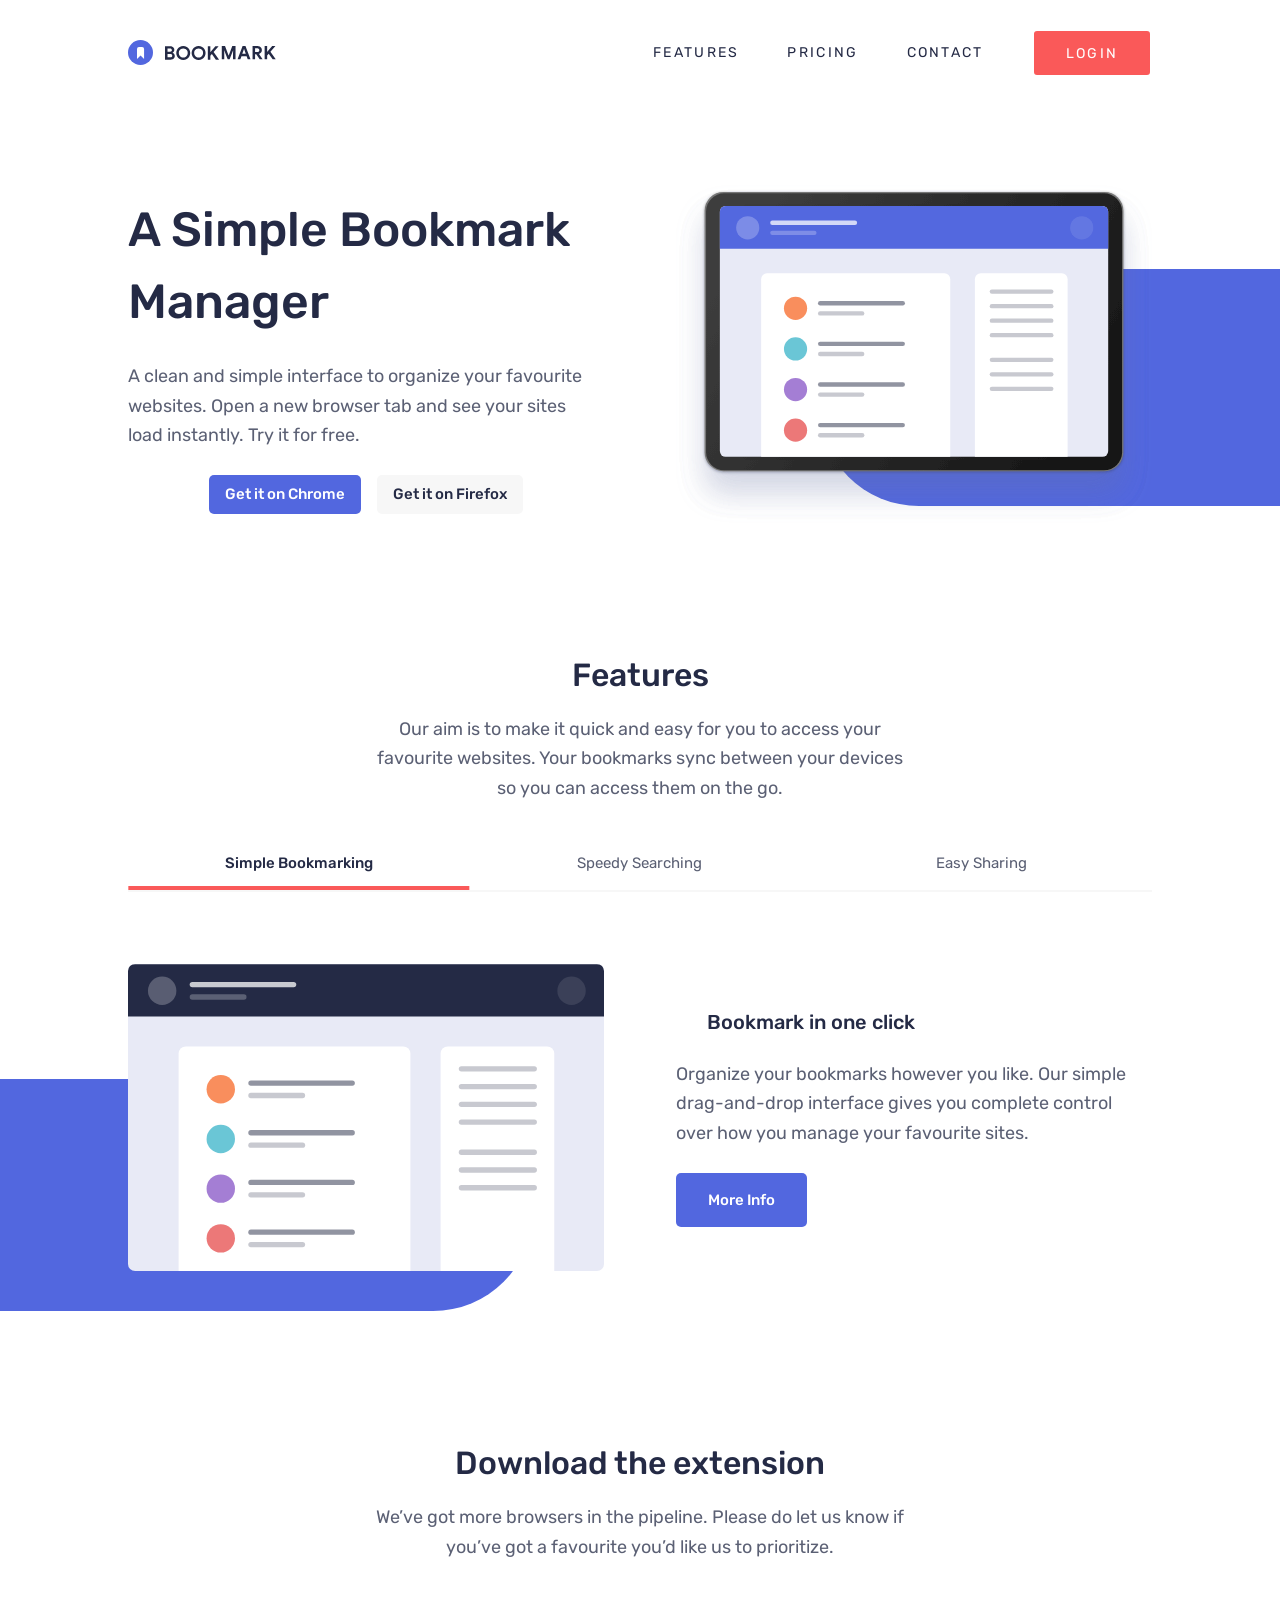
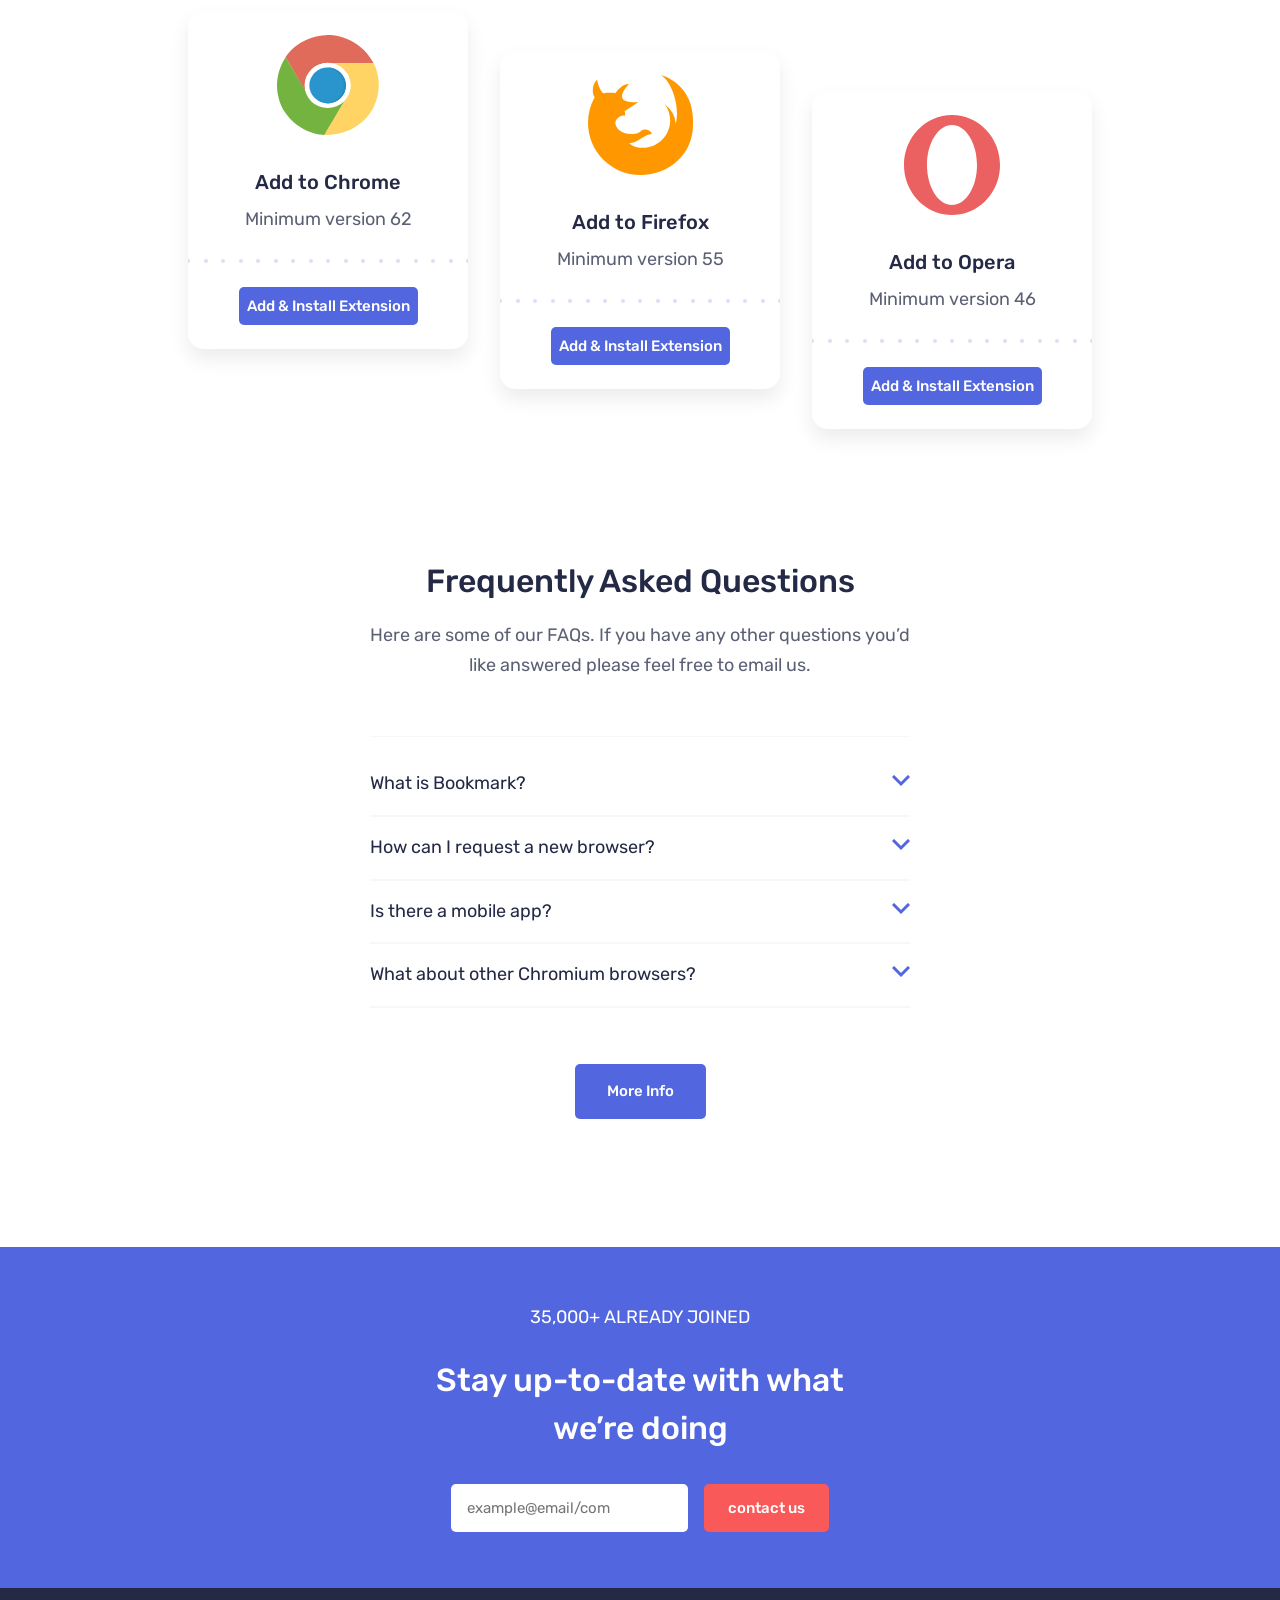
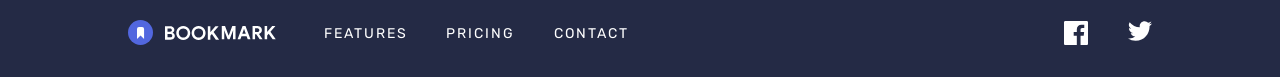
==== index.html @ 20137334 "first commit" ====
<!DOCTYPE html>
<html lang="en">
<head>
  <meta charset="UTF-8">
  <meta name="viewport" content="width=device-width, initial-scale=1.0"> <!-- displays site properly based on user's device -->

  <link rel="icon" type="image/png" sizes="32x32" href="./images/favicon-32x32.png">
  
  <title>Frontend Mentor | Bookmark landing page</title>

  <link rel="preconnect" href="https://fonts.googleapis.com">
  <link rel="preconnect" href="https://fonts.gstatic.com" crossorigin>
  <link href="https://fonts.googleapis.com/css2?family=Rubik:ital,wght@0,300..900;1,300..900&display=swap" rel="stylesheet">
  <link rel="stylesheet" href="css/style.css">

  <!-- Feel free to remove these styles or customise in your own stylesheet 👍 -->
  <style>
    .attribution { font-size: 0.6875rem; text-align: center; }
    .attribution a { color: hsl(228, 45%, 44%); }
  </style>
</head>
<body>
  <svg style="display:none;">
    <symbol id="facebook-icon">
      <path fill="currentColor" fill-rule="evenodd" d="M22.675 0H1.325C.593 0 0 .593 0 1.325v21.351C0 23.407.593 24 1.325 24H12.82v-9.294H9.692v-3.622h3.128V8.413c0-3.1 1.893-4.788 4.659-4.788 1.325 0 2.463.099 2.795.143v3.24l-1.918.001c-1.504 0-1.795.715-1.795 1.763v2.313h3.587l-.467 3.622h-3.12V24h6.116c.73 0 1.323-.593 1.323-1.325V1.325C24 .593 23.407 0 22.675 0z"/>
    </symbol>
    <symbol id="twitter-icon">
      <path fill="currentColor" fill-rule="evenodd" d="M24 2.557a9.83 9.83 0 0 1-2.828.775A4.932 4.932 0 0 0 23.337.608a9.864 9.864 0 0 1-3.127 1.195A4.916 4.916 0 0 0 16.616.248c-3.179 0-5.515 2.966-4.797 6.045A13.978 13.978 0 0 1 1.671 1.149a4.93 4.93 0 0 0 1.523 6.574 4.903 4.903 0 0 1-2.229-.616c-.054 2.281 1.581 4.415 3.949 4.89a4.935 4.935 0 0 1-2.224.084 4.928 4.928 0 0 0 4.6 3.419A9.9 9.9 0 0 1 0 17.54a13.94 13.94 0 0 0 7.548 2.212c9.142 0 14.307-7.721 13.995-14.646A10.025 10.025 0 0 0 24 2.557z"/>
    </symbol>
    <symbol id="arrow-icon">
      <path fill="none" stroke="currentColor" stroke-width="3" d="M1 1l8 8 8-8"/>
    </symbol>
    <symbol id="bookmark-logo">
      <g fill="none" fill-rule="evenodd"><path d="M37 6.299h5.227c.746 0 1.434.155 2.062.466.629.311 1.123.735 1.484 1.27s.542 1.12.542 1.754c0 .672-.165 1.254-.495 1.746-.33.491-.762.868-1.297 1.129v.15c.697.248 1.25.643 1.661 1.185.41.541.616 1.191.616 1.95 0 .735-.196 1.385-.588 1.951a3.817 3.817 0 0 1-1.587 1.307c-.665.305-1.403.457-2.212.457H37V6.299zm5.04 5.45c.548 0 .986-.152 1.316-.457.33-.305.495-.688.495-1.148 0-.448-.159-.824-.476-1.13-.318-.304-.738-.457-1.26-.457H39.52v3.192h2.52zm.28 5.619c.61 0 1.086-.159 1.428-.476.342-.317.513-.731.513-1.241 0-.51-.174-.927-.522-1.251-.349-.324-.847-.485-1.494-.485H39.52v3.453h2.8zm12.927 2.595c-1.307 0-2.492-.308-3.556-.924a6.711 6.711 0 0 1-2.511-2.53c-.61-1.07-.915-2.246-.915-3.528 0-1.281.305-2.457.915-3.528a6.711 6.711 0 0 1 2.51-2.529C52.756 6.308 53.94 6 55.248 6c1.306 0 2.492.308 3.556.924a6.711 6.711 0 0 1 2.51 2.53c.61 1.07.915 2.246.915 3.527 0 1.282-.305 2.458-.915 3.528a6.711 6.711 0 0 1-2.51 2.53c-1.064.616-2.25.924-3.556.924zm0-2.39a4.52 4.52 0 0 0 2.258-.578 4.177 4.177 0 0 0 1.615-1.624c.392-.697.588-1.494.588-2.39 0-.896-.196-1.692-.588-2.389a4.177 4.177 0 0 0-1.615-1.624 4.52 4.52 0 0 0-2.258-.579 4.47 4.47 0 0 0-2.25.579 4.195 4.195 0 0 0-1.605 1.624c-.392.697-.588 1.493-.588 2.39 0 .895.196 1.692.588 2.389a4.195 4.195 0 0 0 1.605 1.624 4.47 4.47 0 0 0 2.25.578zm15.353 2.39c-1.307 0-2.492-.308-3.556-.924a6.711 6.711 0 0 1-2.51-2.53c-.61-1.07-.915-2.246-.915-3.528 0-1.281.305-2.457.914-3.528a6.711 6.711 0 0 1 2.511-2.529C68.108 6.308 69.294 6 70.6 6c1.307 0 2.492.308 3.556.924a6.711 6.711 0 0 1 2.51 2.53c.61 1.07.915 2.246.915 3.527 0 1.282-.305 2.458-.914 3.528a6.711 6.711 0 0 1-2.511 2.53c-1.064.616-2.25.924-3.556.924zm0-2.39a4.52 4.52 0 0 0 2.259-.578 4.177 4.177 0 0 0 1.614-1.624c.392-.697.588-1.494.588-2.39 0-.896-.196-1.692-.588-2.389a4.177 4.177 0 0 0-1.614-1.624 4.52 4.52 0 0 0-2.259-.579 4.47 4.47 0 0 0-2.25.579 4.195 4.195 0 0 0-1.605 1.624c-.392.697-.588 1.493-.588 2.39 0 .895.196 1.692.588 2.389a4.195 4.195 0 0 0 1.606 1.624 4.47 4.47 0 0 0 2.249.578zM79.83 6.3h2.52v5.73h.15l4.89-5.73h3.043v.149L85.6 11.973l5.338 7.542v.149h-3.08l-3.994-5.693-1.512 1.773v3.92h-2.52V6.299zM93.779 6h3.248l3.546 9.39h.15L104.268 6h3.267v13.365h-2.501v-6.589l.15-2.221h-.15l-3.398 8.81h-1.96l-3.416-8.81h-.149l.15 2.221v6.59h-2.483V6zm20.8 0h2.894l5.021 13.365h-2.781l-1.12-3.192h-5.115l-1.12 3.192h-2.781L114.579 6zm3.193 7.859l-1.176-3.36-.486-1.606h-.149l-.485 1.606-1.195 3.36h3.49zM124.553 6h4.872c.871 0 1.646.18 2.324.541.678.361 1.204.862 1.577 1.503.374.64.56 1.366.56 2.175 0 .858-.27 1.62-.812 2.286a4.617 4.617 0 0 1-2.044 1.447l-.018.13 3.584 5.134v.15h-2.894l-3.453-5.022h-1.176v5.021h-2.52V6zm4.853 6.03c.573 0 1.04-.175 1.4-.523.361-.349.542-.79.542-1.326 0-.51-.172-.945-.514-1.306-.342-.361-.806-.542-1.39-.542h-2.371v3.696h2.333zm7.23-6.03h2.52v5.73h.15l4.89-5.73h3.043v.15l-4.835 5.525 5.34 7.541v.15h-3.08l-3.996-5.694-1.512 1.773v3.92h-2.52V6z" fill="#242A45" fill-rule="nonzero"/><g><circle fill="#5267DF" cx="12.5" cy="12.5" r="12.5"/><path d="M9 9v10l3.54-3.44L16.078 19V9a2 2 0 0 0-2-2H11a2 2 0 0 0-2 2z" fill="#FFF"/></g></g>
    </symbol>
  </svg>
  <div class="overlay"></div>
  <header class="header">
    <div class="container header__container">
       <div class="header__bar">
          <img src="./images/logo-bookmark.svg" alt="Bookmark logo">
          <button class="header__toggle" aria-label="Open navigation menu" aria-expanded="false" aria-controls="main-nav">
            <img src="./images/icon-hamburger.svg" alt="Open menu">
          </button>
       </div>
      
      <nav id="main-nav" class="nav" aria-hidden="true" aria-label="Primary navigation">
        <div class="nav__bar">
          <svg width="148" height="25" xmlns="http://www.w3.org/2000/svg"><g fill="none" fill-rule="evenodd"><path d="M37 6.299h5.227c.746 0 1.434.155 2.062.466.629.311 1.123.735 1.484 1.27s.542 1.12.542 1.754c0 .672-.165 1.254-.495 1.746-.33.491-.762.868-1.297 1.129v.15c.697.248 1.25.643 1.661 1.185.41.541.616 1.191.616 1.95 0 .735-.196 1.385-.588 1.951a3.817 3.817 0 0 1-1.587 1.307c-.665.305-1.403.457-2.212.457H37V6.299zm5.04 5.45c.548 0 .986-.152 1.316-.457.33-.305.495-.688.495-1.148 0-.448-.159-.824-.476-1.13-.318-.304-.738-.457-1.26-.457H39.52v3.192h2.52zm.28 5.619c.61 0 1.086-.159 1.428-.476.342-.317.513-.731.513-1.241 0-.51-.174-.927-.522-1.251-.349-.324-.847-.485-1.494-.485H39.52v3.453h2.8zm12.927 2.595c-1.307 0-2.492-.308-3.556-.924a6.711 6.711 0 0 1-2.511-2.53c-.61-1.07-.915-2.246-.915-3.528 0-1.281.305-2.457.915-3.528a6.711 6.711 0 0 1 2.51-2.529C52.756 6.308 53.94 6 55.248 6c1.306 0 2.492.308 3.556.924a6.711 6.711 0 0 1 2.51 2.53c.61 1.07.915 2.246.915 3.527 0 1.282-.305 2.458-.915 3.528a6.711 6.711 0 0 1-2.51 2.53c-1.064.616-2.25.924-3.556.924zm0-2.39a4.52 4.52 0 0 0 2.258-.578 4.177 4.177 0 0 0 1.615-1.624c.392-.697.588-1.494.588-2.39 0-.896-.196-1.692-.588-2.389a4.177 4.177 0 0 0-1.615-1.624 4.52 4.52 0 0 0-2.258-.579 4.47 4.47 0 0 0-2.25.579 4.195 4.195 0 0 0-1.605 1.624c-.392.697-.588 1.493-.588 2.39 0 .895.196 1.692.588 2.389a4.195 4.195 0 0 0 1.605 1.624 4.47 4.47 0 0 0 2.25.578zm15.353 2.39c-1.307 0-2.492-.308-3.556-.924a6.711 6.711 0 0 1-2.51-2.53c-.61-1.07-.915-2.246-.915-3.528 0-1.281.305-2.457.914-3.528a6.711 6.711 0 0 1 2.511-2.529C68.108 6.308 69.294 6 70.6 6c1.307 0 2.492.308 3.556.924a6.711 6.711 0 0 1 2.51 2.53c.61 1.07.915 2.246.915 3.527 0 1.282-.305 2.458-.914 3.528a6.711 6.711 0 0 1-2.511 2.53c-1.064.616-2.25.924-3.556.924zm0-2.39a4.52 4.52 0 0 0 2.259-.578 4.177 4.177 0 0 0 1.614-1.624c.392-.697.588-1.494.588-2.39 0-.896-.196-1.692-.588-2.389a4.177 4.177 0 0 0-1.614-1.624 4.52 4.52 0 0 0-2.259-.579 4.47 4.47 0 0 0-2.25.579 4.195 4.195 0 0 0-1.605 1.624c-.392.697-.588 1.493-.588 2.39 0 .895.196 1.692.588 2.389a4.195 4.195 0 0 0 1.606 1.624 4.47 4.47 0 0 0 2.249.578zM79.83 6.3h2.52v5.73h.15l4.89-5.73h3.043v.149L85.6 11.973l5.338 7.542v.149h-3.08l-3.994-5.693-1.512 1.773v3.92h-2.52V6.299zM93.779 6h3.248l3.546 9.39h.15L104.268 6h3.267v13.365h-2.501v-6.589l.15-2.221h-.15l-3.398 8.81h-1.96l-3.416-8.81h-.149l.15 2.221v6.59h-2.483V6zm20.8 0h2.894l5.021 13.365h-2.781l-1.12-3.192h-5.115l-1.12 3.192h-2.781L114.579 6zm3.193 7.859l-1.176-3.36-.486-1.606h-.149l-.485 1.606-1.195 3.36h3.49zM124.553 6h4.872c.871 0 1.646.18 2.324.541.678.361 1.204.862 1.577 1.503.374.64.56 1.366.56 2.175 0 .858-.27 1.62-.812 2.286a4.617 4.617 0 0 1-2.044 1.447l-.018.13 3.584 5.134v.15h-2.894l-3.453-5.022h-1.176v5.021h-2.52V6zm4.853 6.03c.573 0 1.04-.175 1.4-.523.361-.349.542-.79.542-1.326 0-.51-.172-.945-.514-1.306-.342-.361-.806-.542-1.39-.542h-2.371v3.696h2.333zm7.23-6.03h2.52v5.73h.15l4.89-5.73h3.043v.15l-4.835 5.525 5.34 7.541v.15h-3.08l-3.996-5.694-1.512 1.773v3.92h-2.52V6z" fill=white fill-rule="nonzero"/><g><circle fill="white" cx="12.5" cy="12.5" r="12.5"/><path d="M9 9v10l3.54-3.44L16.078 19V9a2 2 0 0 0-2-2H11a2 2 0 0 0-2 2z" fill="#242A45"/></g></g></svg>
          <button class="nav__close" aria-label="Close Navigation Menu">
            <img src="./images/icon-close.svg" alt="Close Menu" >  
          </button>
        </div>  
        <ul class="nav__list">
          <li class="nav__item">
            <a class="nav__link" href="#">Features </a>
          </li>
          <li class="nav__item">
            <a class="nav__link" href="#">Pricing</a>
          </li>
          <li class="nav__item">
            <a class="nav__link" href="#">Contact</a>
          </li>
        </ul>

        <a href="#" class="nav__login">Login</a>
        <div class="nav__social">
            <a href="#"><img src="./images/icon-facebook.svg" alt = "Facebook link"></a>
            <a href="#"><img src="./images/icon-twitter.svg"  alt = "Twitter link"></a>
        </div>
      </nav>
    </div>
  </header>
  <main>
     <section class="hero container">
        <div class="hero__image">
           <img src="./images/illustration-hero.svg" alt="Illustration of bookmark manager dashboard">
        </div>
        <div class="hero__content">
           <h1 class="hero__title">  A Simple Bookmark Manager </h1>
           <p  class="hero__desc">  A clean and simple interface to organize your favourite websites. Open a new browser tab and see your sites load instantly. Try it for free.</p>
           <div class="hero__buttons">
             <a href="#" class="btn btn--primary btn--medium"> Get it on Chrome </a>
             <a href="#" class="btn btn--secondary btn--medium">  Get it on Firefox</a>
           </div>
        </div>
     </section>
     <section class="feature container">
      <div class="feature__header">
         <h2>  Features</h2>
         <p> Our aim is to make it quick and easy for you to access your favourite websites. 
            Your bookmarks sync between your devices so you can access them on the go.</p>
      </div>
       
      <div class="feature__tabs" role="tablist">
             
              <button class="feature__tab-btn active" 
                      data-tab="tab1"
                      role="tab"
                      id="tab-btn-1"
                      aria-controls="tab1"
                      aria-selected="true"
                      tabindex="0"> Simple Bookmarking 
              </button>
              <button class="feature__tab-btn" 
                      data-tab="tab2"
                      role="tab"
                      id="tab-btn-2"
                      aria-controls="tab2"
                      aria-selected="false"
                      tabindex="-1"> Speedy Searching
              </button>
              <button class="feature__tab-btn" 
                      data-tab="tab3"
                      role="tab"
                      id="tab-btn-3"
                      aria-controls="tab3"
                      aria-selected="false"
                      tabindex="-1">Easy Sharing
              </button>
      </div>
          
      <div class="feature__tab-panel active" id="tab1"  role="tabpanel" aria-labelledby="tab-btn-1">
        <div class="feature__image">
          <img src="./images/illustration-features-tab-1.svg" alt="Illustration of bookmark organization">
        </div>
        <div class="feature__tab-content">
              <h3> Bookmark in one click</h3>
              <p>  Organize your bookmarks however you like. Our simple drag-and-drop interface 
                  gives you complete control over how you manage your favourite sites.
              </p>
              <a href="#" class="btn btn--primary btn--small"> More Info</a> 
        </div>
      </div>

      <div class="feature__tab-panel hidden" id="tab2" role="tabpanel" aria-labelledby="tab-btn-2">
        <div class="feature__image">
          <img src="./images/illustration-features-tab-2.svg" alt="Illustration of Bookmark Intelligent Search">
        </div>
        <div class="feature__tab-content">
              <h3>   Intelligent search </h3>
              <p>   Our powerful search feature will help you find saved sites in no time at all. 
                    No need to trawl through all of your bookmarks.
              </p>
             <a href="#"  class="btn btn--primary btn--small">More Info</a> 
        </div>
      </div>

      <div class="feature__tab-panel hidden" id="tab3" role="tabpanel" aria-labelledby="tab-btn-3">
        <div class="feature__image">
            <img src="./images/illustration-features-tab-3.svg" alt="Illustration of sharing bookmarks">
        </div>
        <div class="feature__tab-content">
              <h3> Share your bookmarks </h3>
              <p>  Easily share your bookmarks and collections with others. Create a shareable 
                   link that you can send at the click of a button.
              </p>
             <a href="#"  class="btn btn--primary btn--small">More Info</a> 
        </div>
      </div>
     </section>
     <section class="download container">
        <div class="download__content">
           <h2>  Download the extension</h2>
           <p>We’ve got more browsers in the pipeline. Please do let us know if you’ve 
             got a favourite you’d like us to prioritize.</p>
        </div>
        <div class="download__cards">
          <article class="download__card">
            <div class="download__card-content">
              <img src="./images/logo-chrome.svg" alt = "Chrome logo">
              <div class="download__card-title">
                <h3>  Add to Chrome</h3>
                <p>  Minimum version 62</p>
              </div>
            </div>
            <img src="./images/bg-dots.svg" alt="">
            <a href="#" class="btn btn--primary btn--large ">Add & Install Extension</a>
          </article>

          <article class="download__card">
            <div class="download__card-content">
              <img src="./images/logo-firefox.svg" alt =" FireFox logo">
               <div class="download__card-title">
                <h3>  Add to Firefox</h3>
                <p>  Minimum version 55</p>
               </div>
            </div>
            <img src="./images/bg-dots.svg" alt="">
            <a href="#" class="btn btn--primary btn--large ">Add & Install Extension</a>
          </article>

          <article class="download__card">
            <div class="download__card-content">
              <img src="./images/logo-opera.svg" alt="Opera logo">
              <div class="download__card-title">
                <h3> Add to Opera </h3>
                <p>    Minimum version 46 </p>
              </div>
            </div>
            <img src="./images/bg-dots.svg" alt="">
            <a href="#" class="btn btn--primary btn--large ">Add & Install Extension</a>
          </article>


        </div>

     </section>
     <section class="faqs">
      <div class="container faqs__container">
        <div class="faqs__header">
          <h2>Frequently Asked Questions</h2>
          <p>  Here are some of our FAQs. If you have any other questions you’d like 
                answered please feel free to email us.</p>
        </div>
        <div class="faqs__content">
          <div class="faqs__item">
            <button class="faqs__questions" id="faq-question-1" aria-expanded="false" aria-controls="faq-answer-1">  What is Bookmark?
              <svg class="faq__arrow" >
                 <use href="#arrow-icon"></use>
              </svg>
              
            </button>
            <div class="faqs__answer" id="faq-answer-1" role="region" aria-labelledby="faq-question-1">
              <p>Lorem ipsum dolor sit amet, consectetur adipiscing elit. Fusce tincidunt 
                  justo eget ultricies fringilla. Phasellus blandit ipsum quis quam ornare mattis.
                </p>
            </div>
          </div>

          <div class="faqs__item">
            <button class="faqs__questions" id="faq-question-2" aria-expanded="false" aria-controls="faq-answer-2"> How can I request a new browser?
              <svg class="faq__arrow" >
                 <use href="#arrow-icon"></use>
              </svg>
            </button>
            <div class="faqs__answer" id="faq-answer-2" role="region" aria-labelledby="faq-question-2">
              <p>Vivamus luctus eros aliquet convallis ultricies. Mauris augue massa, ultricies non ligula. 
                  Suspendisse imperdiet. Vivamus luctus eros aliquet convallis ultricies. Mauris augue massa, 
                  ultricies non ligula. Suspendisse imperdie tVivamus luctus eros aliquet convallis ultricies. 
              </p>
            </div>
          </div>
  
          <div class="faqs__item">
            <button class="faqs__questions" id="faq-question-3" aria-expanded="false" aria-controls="faq-answer-3"> Is there a mobile app?
             <svg class="faq__arrow" >
                 <use href="#arrow-icon"></use>
              </svg>
            </button>
            <div class="faqs__answer" id="faq-answer-3" role="region"  aria-labelledby="faq-question-3">
              <p>Sed consectetur quam id neque fermentum accumsan. Praesent luctus vestibulum dolor, ut condimentum 
                  urna vulputate eget. Cras in ligula quis est pharetra mattis sit amet pharetra purus. Sed 
                  sollicitudin ex et ultricies bibendum.
                </p>
            </div>
          </div>

          <div class="faqs__item">
            <button class="faqs__questions" id="faq-question-4" aria-expanded="false" aria-controls="faq-answer-4"> What about other Chromium browsers?
              <svg class="faq__arrow" >
                 <use href="#arrow-icon"></use>
              </svg>
            </button>
            <div class="faqs__answer"id="faq-answer-4" role="region" aria-labelledby="faq-question-4">
              <p> Integer condimentum ipsum id imperdiet finibus. Vivamus in placerat mi, at euismod dui. Aliquam 
                  vitae neque eget nisl gravida pellentesque non ut velit.
                </p>
            </div>
          </div>
        </div>
        <button class="btn btn--primary btn--small">More Info</button>
      </div>

     </section>
     <section class="cta">
       <div class="cta__wrapper container">
        <div class="cta__header">
            <p class="uppercase"> 35,000+ already joined</p>
            <h2>Stay up-to-date with what we’re doing</h2>
        </div>
        <form class="cta__form" novalidate>
            <div class="cta__input">
              <input class="cta__input-email" type="email" id="email" name="email" placeholder="example@email/com"  aria-describedby="email-error">
              <img class="cta__error-icon" src="./images/icon-error.svg" alt="Error Icon">
              <p class="error" id="email-error" aria-live="polite">  Whoops, make sure it’s an email</p>
            </div>
            <button type="submit" class="btn btn--accent"> contact us</button>
        </form>
      </div>
     </section>
  </main>
  <footer class="footer">
      <div class="container footer__container">
        <svg width="148" height="25" xmlns="http://www.w3.org/2000/svg"><g fill="none" fill-rule="evenodd"><path d="M37 6.299h5.227c.746 0 1.434.155 2.062.466.629.311 1.123.735 1.484 1.27s.542 1.12.542 1.754c0 .672-.165 1.254-.495 1.746-.33.491-.762.868-1.297 1.129v.15c.697.248 1.25.643 1.661 1.185.41.541.616 1.191.616 1.95 0 .735-.196 1.385-.588 1.951a3.817 3.817 0 0 1-1.587 1.307c-.665.305-1.403.457-2.212.457H37V6.299zm5.04 5.45c.548 0 .986-.152 1.316-.457.33-.305.495-.688.495-1.148 0-.448-.159-.824-.476-1.13-.318-.304-.738-.457-1.26-.457H39.52v3.192h2.52zm.28 5.619c.61 0 1.086-.159 1.428-.476.342-.317.513-.731.513-1.241 0-.51-.174-.927-.522-1.251-.349-.324-.847-.485-1.494-.485H39.52v3.453h2.8zm12.927 2.595c-1.307 0-2.492-.308-3.556-.924a6.711 6.711 0 0 1-2.511-2.53c-.61-1.07-.915-2.246-.915-3.528 0-1.281.305-2.457.915-3.528a6.711 6.711 0 0 1 2.51-2.529C52.756 6.308 53.94 6 55.248 6c1.306 0 2.492.308 3.556.924a6.711 6.711 0 0 1 2.51 2.53c.61 1.07.915 2.246.915 3.527 0 1.282-.305 2.458-.915 3.528a6.711 6.711 0 0 1-2.51 2.53c-1.064.616-2.25.924-3.556.924zm0-2.39a4.52 4.52 0 0 0 2.258-.578 4.177 4.177 0 0 0 1.615-1.624c.392-.697.588-1.494.588-2.39 0-.896-.196-1.692-.588-2.389a4.177 4.177 0 0 0-1.615-1.624 4.52 4.52 0 0 0-2.258-.579 4.47 4.47 0 0 0-2.25.579 4.195 4.195 0 0 0-1.605 1.624c-.392.697-.588 1.493-.588 2.39 0 .895.196 1.692.588 2.389a4.195 4.195 0 0 0 1.605 1.624 4.47 4.47 0 0 0 2.25.578zm15.353 2.39c-1.307 0-2.492-.308-3.556-.924a6.711 6.711 0 0 1-2.51-2.53c-.61-1.07-.915-2.246-.915-3.528 0-1.281.305-2.457.914-3.528a6.711 6.711 0 0 1 2.511-2.529C68.108 6.308 69.294 6 70.6 6c1.307 0 2.492.308 3.556.924a6.711 6.711 0 0 1 2.51 2.53c.61 1.07.915 2.246.915 3.527 0 1.282-.305 2.458-.914 3.528a6.711 6.711 0 0 1-2.511 2.53c-1.064.616-2.25.924-3.556.924zm0-2.39a4.52 4.52 0 0 0 2.259-.578 4.177 4.177 0 0 0 1.614-1.624c.392-.697.588-1.494.588-2.39 0-.896-.196-1.692-.588-2.389a4.177 4.177 0 0 0-1.614-1.624 4.52 4.52 0 0 0-2.259-.579 4.47 4.47 0 0 0-2.25.579 4.195 4.195 0 0 0-1.605 1.624c-.392.697-.588 1.493-.588 2.39 0 .895.196 1.692.588 2.389a4.195 4.195 0 0 0 1.606 1.624 4.47 4.47 0 0 0 2.249.578zM79.83 6.3h2.52v5.73h.15l4.89-5.73h3.043v.149L85.6 11.973l5.338 7.542v.149h-3.08l-3.994-5.693-1.512 1.773v3.92h-2.52V6.299zM93.779 6h3.248l3.546 9.39h.15L104.268 6h3.267v13.365h-2.501v-6.589l.15-2.221h-.15l-3.398 8.81h-1.96l-3.416-8.81h-.149l.15 2.221v6.59h-2.483V6zm20.8 0h2.894l5.021 13.365h-2.781l-1.12-3.192h-5.115l-1.12 3.192h-2.781L114.579 6zm3.193 7.859l-1.176-3.36-.486-1.606h-.149l-.485 1.606-1.195 3.36h3.49zM124.553 6h4.872c.871 0 1.646.18 2.324.541.678.361 1.204.862 1.577 1.503.374.64.56 1.366.56 2.175 0 .858-.27 1.62-.812 2.286a4.617 4.617 0 0 1-2.044 1.447l-.018.13 3.584 5.134v.15h-2.894l-3.453-5.022h-1.176v5.021h-2.52V6zm4.853 6.03c.573 0 1.04-.175 1.4-.523.361-.349.542-.79.542-1.326 0-.51-.172-.945-.514-1.306-.342-.361-.806-.542-1.39-.542h-2.371v3.696h2.333zm7.23-6.03h2.52v5.73h.15l4.89-5.73h3.043v.15l-4.835 5.525 5.34 7.541v.15h-3.08l-3.996-5.694-1.512 1.773v3.92h-2.52V6z" fill="#FFF" fill-rule="nonzero"/><g><circle fill="#5267DF" cx="12.5" cy="12.5" r="12.5"/><path d="M9 9v10l3.54-3.44L16.078 19V9a2 2 0 0 0-2-2H11a2 2 0 0 0-2 2z" fill="#FFF"/></g></g></svg>
        <nav class="footer__nav" aria-label="Footer navigation">
            <ul class="footer__list">
              <li class="footer__item">
                <a class="footer__link" href="#"> Features </a>
              </li>
              <li class="footer__item">
                <a class="footer__link" href="#"> Pricing </a>
              </li>
              <li class="footer__item">
                <a class="footer__link" href="#">Contact </a>
              </li>
            </ul>
        </nav>
        <div class="footer__social">
          <a href="#"  aria-label="Visit our Facebook page">
            <svg class="social-icon">
              <use href="#facebook-icon"></use>
            </svg>
          </a>
          <a href="#"  aria-label="Visit our Twitter page">
            <svg class="social-icon">
              <use href="#twitter-icon"></use>
            </svg>
          </a>
        </div>
      </div>
 
  </footer>
<script src="main.js" defer></script>
</body>
</html>
---- css/style.css ----
*, *::after, *::before {
  margin: 0;
  padding: 0;
  box-sizing: border-box;
}

img {
  display: block;
  max-width: 100%;
  height: auto;
}

button,
input,
textarea,
select {
  font: inherit;
}

html, body {
  font-family: "Rubik", sans-serif;
  overflow-x: hidden;
}

html.menu-open,
body.menu-open {
  overflow: hidden;
  height: 100vh;
}

body {
  font-family: "Rubik", sans-serif;
  font-size: 1rem;
  line-height: 1.5;
}

h1,
h2,
h3 {
  color: #242A45;
  font-weight: 500;
  text-align: center;
}

h1 {
  font-size: clamp(1.875rem, 5vw, 3rem);
}
@media (min-width: 64rem) {
  h1 {
    text-align: left;
  }
}

h2 {
  font-size: clamp(1.875rem, 5vw, 2rem);
}

h3 {
  font-size: 1.5rem;
}
@media (min-width: 48rem) {
  h3 {
    font-size: 1.25rem;
  }
}

p {
  color: #5B6074;
  font-size: clamp(0.9375rem, 3vw, 1.125rem);
  line-height: 165%;
  text-align: center;
}

.uppercase {
  text-transform: uppercase;
}

section:not(:first-child) {
  margin-block-start: 8rem;
}

.nav {
  width: 100%;
  height: 100vh;
  padding-inline: clamp(2rem, 10vw, 5rem);
  padding-block: 3rem;
  display: flex;
  flex-direction: column;
  justify-content: center;
  align-items: center;
  /* mobile */
  position: fixed;
  inset: 0;
  z-index: 200;
  transform: translateY(-100%);
  opacity: 0;
  visibility: hidden;
  pointer-events: none;
  transition: transform 0.3s ease, opacity 0.3s ease;
  will-change: transform, opacity;
}
@media (min-width: 64rem) {
  .nav {
    position: static;
    transform: none;
    opacity: 1;
    visibility: visible;
    pointer-events: all;
    background: none;
    padding: 0;
    height: auto;
    width: auto;
    color: #242A45;
    display: flex;
    flex-direction: row;
    justify-content: center;
    align-items: center;
  }
}

/* open */
.nav.is-open {
  transform: translateY(0);
  opacity: 1;
  visibility: visible;
  pointer-events: all;
}

.nav__bar {
  display: flex;
  flex-direction: row;
  justify-content: space-between;
  align-items: center;
  width: 100%;
  padding-block-end: 2.5rem;
}
@media (min-width: 64rem) {
  .nav__bar {
    display: none;
  }
}

.nav__close {
  border: none;
  background: none;
  cursor: pointer;
}

.nav__list {
  width: 100%;
}
@media (min-width: 64rem) {
  .nav__list {
    display: flex;
    flex-direction: row;
    justify-content: center;
    align-items: center;
    gap: 3rem;
  }
}

.nav__item {
  display: flex;
  flex-direction: column;
  justify-content: center;
  align-items: center;
  width: 100%;
  border-top: 1px solid #5B6074;
  padding-block: clamp(1.5rem, 5vw, 2rem);
}
@media (min-width: 64rem) {
  .nav__item {
    border: none;
  }
}

.nav__item:last-child {
  border-bottom: 1px solid #5B6074;
}
@media (min-width: 64rem) {
  .nav__item:last-child {
    border: none;
  }
}

.nav__link {
  color: #FFFFFF;
  font-size: 1.25rem;
  letter-spacing: 2.3px;
  text-transform: uppercase;
  text-align: center;
  text-decoration: none;
  font-weight: 400;
}
@media (min-width: 64rem) {
  .nav__link {
    border: none;
    padding: 0;
    font-size: 0.875rem;
    line-height: 200%;
    font-weight: 400;
    color: #242A45;
  }
  .nav__link:hover {
    color: #FA5959;
  }
}

.nav__login {
  display: flex;
  flex-direction: row;
  justify-content: center;
  align-items: center;
  width: 100%;
  color: #FFFFFF;
  border: 2px solid #FFFFFF;
  height: 3rem;
  border-radius: 0.3125rem;
  text-transform: uppercase;
  text-decoration: none;
  font-size: 1.25rem;
  letter-spacing: 2.3px;
  font-weight: 500;
  margin-block-start: clamp(1.5rem, 5vw, 2rem);
}
@media (min-width: 64rem) {
  .nav__login {
    padding: 0.5rem 2rem;
    background-color: #FA5959;
    font-weight: 400;
    font-size: 0.875rem;
    margin-block-start: 0;
    margin-inline-start: 3rem;
  }
  .nav__login:hover {
    border-color: #FA5959;
    background-color: #FFFFFF;
    color: #FA5959;
  }
}

.nav__social {
  display: flex;
  flex-direction: row;
  justify-content: center;
  align-items: center;
  gap: 2.5rem;
  margin-top: auto;
}
@media (min-width: 64rem) {
  .nav__social {
    display: none;
  }
}

.overlay-active {
  position: fixed;
  inset: 0;
  background-color: rgba(36, 42, 69, 0.9);
  pointer-events: none;
  transition: opacity 0.3s ease;
  z-index: 100;
}

/* active state */
.overlay-active {
  opacity: 1;
  visibility: visible;
  pointer-events: auto;
}

.btn {
  display: inline-flex;
  border-radius: 0.3125rem;
  border: none;
  background: none;
  cursor: pointer;
  font-family: inherit;
  font-size: 0.9375rem;
  font-weight: 500;
  transition: all 0.3s ease;
  text-decoration: none;
  white-space: nowrap;
}

.btn--primary {
  background-color: #5267DF;
  color: #FFFFFF;
}

.btn--primary:hover {
  background-color: #FFFFFF;
  color: #5267DF;
  border: 1px solid #5267DF;
}

.btn--secondary {
  background-color: #F7F7F7;
  color: #242A45;
}

.btn--secondary:hover {
  background-color: #FFFFFF;
  color: #5B6074;
  border: 1px solid #5B6074;
}

.btn--accent {
  background-color: #FA5959;
  color: #FFFFFF;
}

.btn--accent:hover {
  background-color: #FFFFFF;
  color: #FA5959;
  border: 1px solid #FA5959;
}

.btn:focus {
  outline: 1px solid #5267DF;
  outline-offset: 2px;
}

.btn--small {
  padding: 1rem 2rem;
}

.btn--medium {
  padding: 0.5rem 1rem;
}

.btn--large {
  padding: 0.5rem 2rem;
}
@media (min-width: 48rem) {
  .btn--large {
    padding-inline: 0.5rem;
  }
}

.feature__tab-btn {
  position: relative;
  display: block;
  width: 100%;
  background: transparent;
  border: none;
  border-bottom: 0.125rem solid #F7F7F7;
  color: #5B6074;
  font-size: 0.9375rem;
  font-weight: 400;
  line-height: 1.5;
  padding: 1rem 0;
  cursor: pointer;
}

.feature__tab-btn:hover,
.feature__tab-btn.active {
  font-weight: 500;
  color: #242A45;
}

.feature__tab-btn::after {
  content: "";
  position: absolute;
  left: 50%;
  bottom: 0;
  transform: translateX(-50%);
  width: 0;
  height: 0.25rem;
  background-color: #FA5959;
  transition: width 0.3s ease;
}

.feature__tab-btn:hover::after,
.feature__tab-btn.active::after {
  width: 40%;
}
@media (min-width: 48rem) {
  .feature__tab-btn:hover::after,
  .feature__tab-btn.active::after {
    width: 100%;
  }
}

.download__card {
  display: flex;
  flex-direction: column;
  justify-content: center;
  align-items: center;
  padding-block: 2rem;
  gap: 1.5rem;
  border-radius: 0.9375rem;
  box-shadow: 0 10px 20px rgba(0, 0, 0, 0.08);
}
@media (min-width: 48rem) {
  .download__card {
    padding-block: 1.5rem;
  }
}

.download__card-content {
  display: flex;
  flex-direction: column;
  justify-content: center;
  align-items: center;
  gap: 2rem;
}

.download__card-title h3 {
  padding-block-end: 0.5rem;
}

@media (min-width: 64rem) {
  .download__card:nth-child(2) {
    margin-block-start: 2.5rem;
  }
}

@media (min-width: 64rem) {
  .download__card:nth-child(3) {
    margin-block-start: 5rem;
  }
}

.header__bar {
  display: flex;
  flex-direction: row;
  justify-content: space-between;
  align-items: center;
  width: 100%;
  margin-block: 2.5rem;
}

.header__toggle {
  border: none;
  background: none;
  cursor: pointer;
}
@media (min-width: 64rem) {
  .header__toggle {
    display: none;
  }
}

@media (min-width: 64rem) {
  .header__container {
    display: flex;
    flex-direction: row;
    justify-content: space-between;
    align-items: center;
  }
}
.hero {
  display: flex;
  flex-direction: column;
  justify-content: center;
  align-items: center;
  gap: clamp(3rem, 10vw, 4.5rem);
}
@media (min-width: 64rem) {
  .hero {
    margin-block-start: 5rem;
    display: grid;
    grid-template-columns: 1fr 1fr;
    grid-template-areas: "content image";
  }
}

.hero__image {
  display: flex;
  flex-direction: row;
  justify-content: center;
  align-items: center;
  position: relative;
  z-index: 1;
}
@media (min-width: 64rem) {
  .hero__image {
    grid-area: image;
  }
}

.hero__image img {
  max-width: 100%;
  width: 100%;
  height: auto;
  display: block;
}

.hero__image::before {
  content: "";
  position: absolute;
  left: 30%;
  bottom: 5%;
  width: 120%;
  height: 70%;
  background-color: #5267DF;
  border-radius: 100px 0 0 100px;
  z-index: -1;
}

.hero__content {
  display: flex;
  flex-direction: column;
  justify-content: center;
  align-items: center;
  gap: 1.5rem;
}
@media (min-width: 48rem) {
  .hero__content {
    max-width: 33.75rem;
  }
}
@media (min-width: 64rem) {
  .hero__content {
    grid-area: content;
  }
}

@media (min-width: 64rem) {
  .hero__content p {
    text-align: left;
  }
}

.hero__buttons {
  display: flex;
  flex-direction: row;
  justify-content: center;
  align-items: center;
  gap: 1rem;
}

.footer {
  width: 100%;
  background-color: #242A45;
  padding-block: 2rem;
  transition: color 0.3s ease;
}

.footer__container {
  display: flex;
  flex-direction: column;
  justify-content: center;
  align-items: center;
  gap: 3rem;
}
@media (min-width: 48rem) {
  .footer__container {
    display: flex;
    flex-direction: row;
    justify-content: space-between;
    align-items: center;
  }
}

.footer__list {
  display: flex;
  flex-direction: column;
  justify-content: center;
  align-items: center;
  gap: clamp(1.5rem, 3vw, 3rem);
  margin: 0;
  padding: 0;
  list-style: none;
}
@media (min-width: 48rem) {
  .footer__list {
    display: flex;
    flex-direction: row;
    justify-content: center;
    align-items: center;
  }
}

.footer__link {
  text-decoration: none;
  color: #FFFFFF;
  font-size: 0.875rem;
  font-weight: 400;
  line-height: 165%;
  letter-spacing: 2px;
  text-transform: uppercase;
  text-align: center;
}

.footer__social {
  display: flex;
  flex-direction: row;
  justify-content: center;
  align-items: center;
  gap: 2.5rem;
}
@media (min-width: 48rem) {
  .footer__social {
    margin-left: auto;
  }
}

.social-icon {
  color: #FFFFFF;
  height: 1.5rem;
  width: 1.5rem;
  display: block;
  transition: color 0.3s ease;
}

.footer__link:hover,
.social-icon:hover {
  color: #FA5959;
}

.download {
  display: flex;
  flex-direction: column;
  justify-content: center;
  align-items: center;
  gap: clamp(2.5rem, 9vw, 4rem);
  width: 100%;
}
@media (min-width: 64rem) {
  .download {
    gap: 3rem;
  }
}

.download__content {
  display: flex;
  flex-direction: column;
  justify-content: center;
  align-items: center;
  gap: 1rem;
  width: 100%;
}
@media (min-width: 48rem) {
  .download__content {
    max-width: 33.8125rem;
  }
}

.download__cards {
  display: flex;
  flex-direction: column;
  justify-content: center;
  align-items: center;
  gap: 2.5rem;
}
@media (min-width: 48rem) {
  .download__cards {
    display: grid;
    grid-template-columns: repeat(3, 1fr);
    align-items: start;
    justify-content: center;
    gap: 0.5rem;
  }
}
@media (min-width: 64rem) {
  .download__cards {
    gap: 2rem;
  }
}

.container {
  width: min(80%, 1440px);
  margin-inline: auto;
}

.feature {
  display: flex;
  flex-direction: column;
  justify-content: center;
  align-items: center;
  gap: 2rem;
}

.feature__header {
  text-align: center;
  width: 100%;
  max-width: 33.75rem;
}
.feature__header h2 {
  padding-block-end: 1rem;
}

.feature__tabs {
  display: flex;
  flex-direction: column;
  justify-content: center;
  align-items: center;
  width: 100%;
  border-top: 0.125rem solid #F7F7F7;
  font-size: 1rem;
  line-height: 110%;
  letter-spacing: 0.5px;
}
@media (min-width: 48rem) {
  .feature__tabs {
    display: flex;
    flex-direction: row;
    justify-content: center;
    align-items: center;
    border-top: none;
  }
}

.feature-tab-btn:hover {
  color: #242A45;
}

.feature__tab-panel {
  display: flex;
  flex-direction: column;
  justify-content: center;
  align-items: center;
  gap: clamp(2rem, 10vw, 4.5rem);
}
@media (min-width: 64rem) {
  .feature__tab-panel {
    display: grid;
    grid-template-columns: 1fr 1fr;
  }
}

.feature__image {
  display: flex;
  flex-direction: row;
  justify-content: center;
  align-items: center;
  position: relative;
  z-index: 1;
  padding-block: 2.5rem;
}

.feature__image img {
  width: 100%;
  max-width: 100%;
  height: auto;
  display: block;
}

.feature__image::before {
  content: "";
  position: absolute;
  left: -50%;
  bottom: 0;
  width: 135%;
  height: 60%;
  background-color: #5267DF;
  border-radius: 0 100px 100px 0;
  z-index: -1;
}

.feature__tab-content {
  display: flex;
  flex-direction: column;
  justify-content: center;
  align-items: center;
  max-width: 28.125rem;
  gap: clamp(1rem, 3.5vw, 1.5rem);
}
.feature__tab-content h3 {
  line-height: 1.35;
  width: 60%;
}
.feature__tab-content p {
  line-height: 1.5;
  line-height: 165%;
}
@media (min-width: 64rem) {
  .feature__tab-content p {
    text-align: left;
  }
}
@media (min-width: 64rem) {
  .feature__tab-content {
    align-items: flex-start;
  }
}

.hidden {
  display: none;
}

.faqs__container {
  display: flex;
  flex-direction: column;
  justify-content: center;
  align-items: center;
  gap: 3.5rem;
  max-width: 33.75rem;
}

.faqs__header h2 {
  padding-block-end: 1rem;
}

.faqs__content {
  width: 100%;
  border-top: 1px solid #F7F7F7;
  padding-block-start: 1rem;
}

.faqs__questions {
  display: flex;
  flex-direction: row;
  justify-content: space-between;
  align-items: center;
  width: 100%;
  padding-block: 1rem;
  background: none;
  border: none;
  cursor: pointer;
  font-size: clamp(0.9375rem, 3vw, 1.125rem);
  line-height: 165%;
  font-weight: 400;
  color: #242A45;
  border-bottom: 2px solid #F7F7F7;
}

.faqs__questions:hover {
  color: #FA5959;
}

.faqs__questions:focus-visible {
  outline: 2px solid #5267DF;
  outline-offset: 4px;
}

.faqs__answer {
  display: none;
  padding-block: 1rem;
}

.faqs__answer p {
  text-align: left;
}

.faqs__item.active .faqs__answer {
  display: block;
}

.faq__arrow {
  width: 1.125rem;
  height: 1.125rem;
  display: block;
  color: #5267DF;
  transition: transform 0.3s ease, color 0.3s ease;
}

.faqs__item.active .faq__arrow {
  transform: rotate(180deg);
  color: #FA5959;
}

.cta {
  background-color: #5267DF;
}

.cta__wrapper {
  display: flex;
  flex-direction: column;
  justify-content: center;
  align-items: center;
  gap: 2rem;
  padding-block: clamp(2rem, 8vw, 3.5rem);
  width: 100%;
  max-width: 26.375rem;
}

.cta p,
.cta h2 {
  color: #FFFFFF;
}

@media (min-width: 48rem) {
  .uppercase {
    padding-block-end: 1.5rem;
  }
}

.cta__form {
  display: flex;
  flex-direction: column;
  justify-content: center;
  align-items: center;
  gap: 1rem;
}
@media (min-width: 48rem) {
  .cta__form {
    display: flex;
    flex-direction: row;
    justify-content: center;
    align-items: flex-start;
    gap: 1rem;
  }
}

.cta__input.active {
  background-color: #FA5959;
  border-radius: 0.3125rem;
  position: relative;
  padding: 2px;
}

.cta__input-email {
  width: 100%;
  padding: 0.5rem 1rem;
  border-radius: 0.3125rem;
  border: none;
  font-size: 0.9375rem;
  height: 3rem;
}

.cta__input img {
  position: absolute;
  top: 25%;
  right: 0.5rem;
  transform: translateY(-25%);
  display: none;
}

.cta__input.active img {
  display: block;
}

.cta__form button {
  width: 100%;
  padding-block: 0.5rem;
  height: 3rem;
  display: flex;
  flex-direction: column;
  justify-content: center;
  align-items: center;
}
@media (min-width: 48rem) {
  .cta__form button {
    width: auto;
    padding: 1rem 1.5rem;
  }
}

.cta__form button:hover {
  color: #FA5959;
  border: 2px solid #FA5959;
  background: #FFFFFF;
}

.error {
  display: none;
}

.error.active {
  font-style: italic;
  font-size: 0.625rem;
  padding: 2px 2px 0;
  text-align: left;
  display: block;
}

/*# sourceMappingURL=style.css.map */
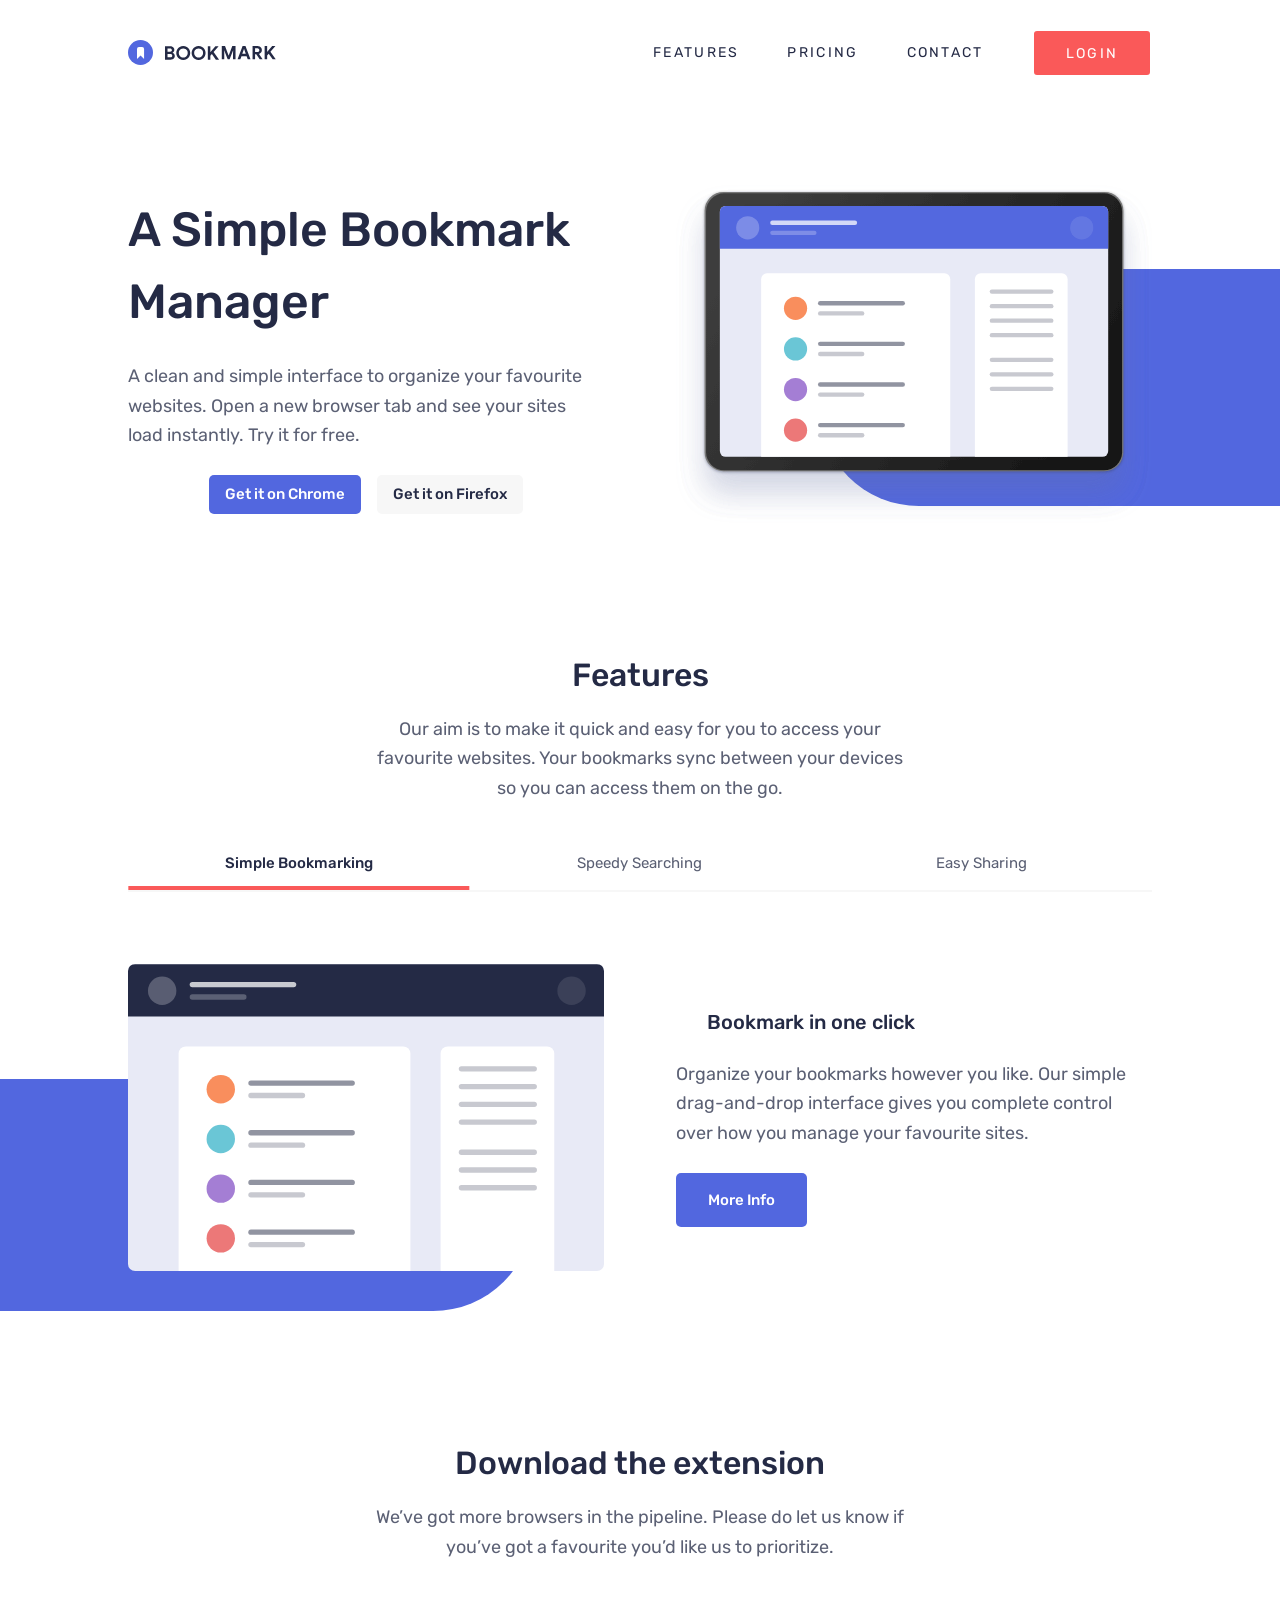
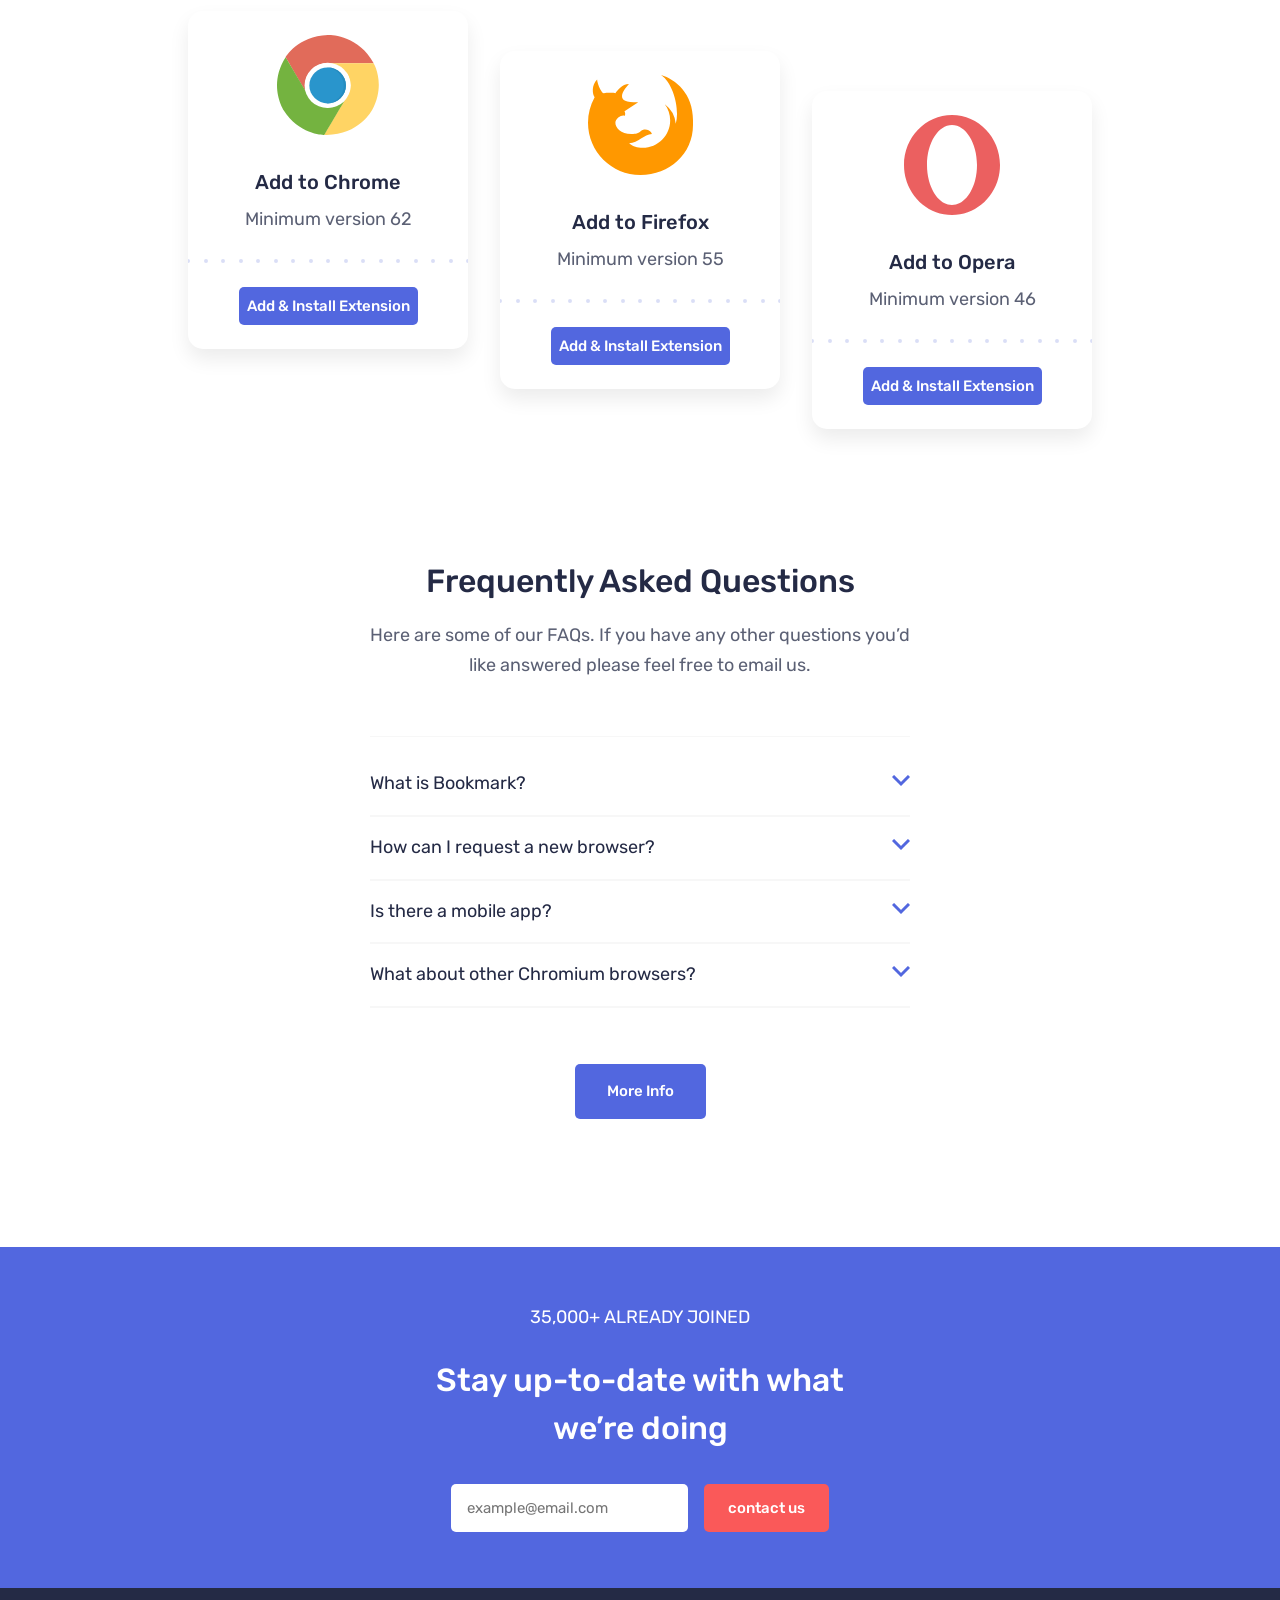
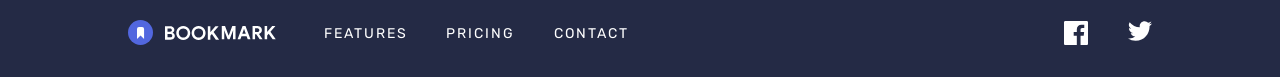
==== commit 07eec106: "fix: accessibility improvements and code cleanup" ====
--- a/index.html
+++ b/index.html
@@ -20,6 +20,7 @@
   </style>
 </head>
 <body>
+  <a href="#main" class="skip-link">Skip to main content</a>
   <svg style="display:none;">
     <symbol id="facebook-icon">
       <path fill="currentColor" fill-rule="evenodd" d="M22.675 0H1.325C.593 0 0 .593 0 1.325v21.351C0 23.407.593 24 1.325 24H12.82v-9.294H9.692v-3.622h3.128V8.413c0-3.1 1.893-4.788 4.659-4.788 1.325 0 2.463.099 2.795.143v3.24l-1.918.001c-1.504 0-1.795.715-1.795 1.763v2.313h3.587l-.467 3.622h-3.12V24h6.116c.73 0 1.323-.593 1.323-1.325V1.325C24 .593 23.407 0 22.675 0z"/>
@@ -40,7 +41,7 @@
        <div class="header__bar">
           <img src="./images/logo-bookmark.svg" alt="Bookmark logo">
           <button class="header__toggle" aria-label="Open navigation menu" aria-expanded="false" aria-controls="main-nav">
-            <img src="./images/icon-hamburger.svg" alt="Open menu">
+            <img src="./images/icon-hamburger.svg" alt="">
           </button>
        </div>
       
@@ -48,7 +49,7 @@
         <div class="nav__bar">
           <svg width="148" height="25" xmlns="http://www.w3.org/2000/svg"><g fill="none" fill-rule="evenodd"><path d="M37 6.299h5.227c.746 0 1.434.155 2.062.466.629.311 1.123.735 1.484 1.27s.542 1.12.542 1.754c0 .672-.165 1.254-.495 1.746-.33.491-.762.868-1.297 1.129v.15c.697.248 1.25.643 1.661 1.185.41.541.616 1.191.616 1.95 0 .735-.196 1.385-.588 1.951a3.817 3.817 0 0 1-1.587 1.307c-.665.305-1.403.457-2.212.457H37V6.299zm5.04 5.45c.548 0 .986-.152 1.316-.457.33-.305.495-.688.495-1.148 0-.448-.159-.824-.476-1.13-.318-.304-.738-.457-1.26-.457H39.52v3.192h2.52zm.28 5.619c.61 0 1.086-.159 1.428-.476.342-.317.513-.731.513-1.241 0-.51-.174-.927-.522-1.251-.349-.324-.847-.485-1.494-.485H39.52v3.453h2.8zm12.927 2.595c-1.307 0-2.492-.308-3.556-.924a6.711 6.711 0 0 1-2.511-2.53c-.61-1.07-.915-2.246-.915-3.528 0-1.281.305-2.457.915-3.528a6.711 6.711 0 0 1 2.51-2.529C52.756 6.308 53.94 6 55.248 6c1.306 0 2.492.308 3.556.924a6.711 6.711 0 0 1 2.51 2.53c.61 1.07.915 2.246.915 3.527 0 1.282-.305 2.458-.915 3.528a6.711 6.711 0 0 1-2.51 2.53c-1.064.616-2.25.924-3.556.924zm0-2.39a4.52 4.52 0 0 0 2.258-.578 4.177 4.177 0 0 0 1.615-1.624c.392-.697.588-1.494.588-2.39 0-.896-.196-1.692-.588-2.389a4.177 4.177 0 0 0-1.615-1.624 4.52 4.52 0 0 0-2.258-.579 4.47 4.47 0 0 0-2.25.579 4.195 4.195 0 0 0-1.605 1.624c-.392.697-.588 1.493-.588 2.39 0 .895.196 1.692.588 2.389a4.195 4.195 0 0 0 1.605 1.624 4.47 4.47 0 0 0 2.25.578zm15.353 2.39c-1.307 0-2.492-.308-3.556-.924a6.711 6.711 0 0 1-2.51-2.53c-.61-1.07-.915-2.246-.915-3.528 0-1.281.305-2.457.914-3.528a6.711 6.711 0 0 1 2.511-2.529C68.108 6.308 69.294 6 70.6 6c1.307 0 2.492.308 3.556.924a6.711 6.711 0 0 1 2.51 2.53c.61 1.07.915 2.246.915 3.527 0 1.282-.305 2.458-.914 3.528a6.711 6.711 0 0 1-2.511 2.53c-1.064.616-2.25.924-3.556.924zm0-2.39a4.52 4.52 0 0 0 2.259-.578 4.177 4.177 0 0 0 1.614-1.624c.392-.697.588-1.494.588-2.39 0-.896-.196-1.692-.588-2.389a4.177 4.177 0 0 0-1.614-1.624 4.52 4.52 0 0 0-2.259-.579 4.47 4.47 0 0 0-2.25.579 4.195 4.195 0 0 0-1.605 1.624c-.392.697-.588 1.493-.588 2.39 0 .895.196 1.692.588 2.389a4.195 4.195 0 0 0 1.606 1.624 4.47 4.47 0 0 0 2.249.578zM79.83 6.3h2.52v5.73h.15l4.89-5.73h3.043v.149L85.6 11.973l5.338 7.542v.149h-3.08l-3.994-5.693-1.512 1.773v3.92h-2.52V6.299zM93.779 6h3.248l3.546 9.39h.15L104.268 6h3.267v13.365h-2.501v-6.589l.15-2.221h-.15l-3.398 8.81h-1.96l-3.416-8.81h-.149l.15 2.221v6.59h-2.483V6zm20.8 0h2.894l5.021 13.365h-2.781l-1.12-3.192h-5.115l-1.12 3.192h-2.781L114.579 6zm3.193 7.859l-1.176-3.36-.486-1.606h-.149l-.485 1.606-1.195 3.36h3.49zM124.553 6h4.872c.871 0 1.646.18 2.324.541.678.361 1.204.862 1.577 1.503.374.64.56 1.366.56 2.175 0 .858-.27 1.62-.812 2.286a4.617 4.617 0 0 1-2.044 1.447l-.018.13 3.584 5.134v.15h-2.894l-3.453-5.022h-1.176v5.021h-2.52V6zm4.853 6.03c.573 0 1.04-.175 1.4-.523.361-.349.542-.79.542-1.326 0-.51-.172-.945-.514-1.306-.342-.361-.806-.542-1.39-.542h-2.371v3.696h2.333zm7.23-6.03h2.52v5.73h.15l4.89-5.73h3.043v.15l-4.835 5.525 5.34 7.541v.15h-3.08l-3.996-5.694-1.512 1.773v3.92h-2.52V6z" fill=white fill-rule="nonzero"/><g><circle fill="white" cx="12.5" cy="12.5" r="12.5"/><path d="M9 9v10l3.54-3.44L16.078 19V9a2 2 0 0 0-2-2H11a2 2 0 0 0-2 2z" fill="#242A45"/></g></g></svg>
           <button class="nav__close" aria-label="Close Navigation Menu">
-            <img src="./images/icon-close.svg" alt="Close Menu" >  
+            <img src="./images/icon-close.svg" alt="" >  
           </button>
         </div>  
         <ul class="nav__list">
@@ -71,7 +72,7 @@
       </nav>
     </div>
   </header>
-  <main>
+  <main id="main">
      <section class="hero container">
         <div class="hero__image">
            <img src="./images/illustration-hero.svg" alt="Illustration of bookmark manager dashboard">
@@ -281,9 +282,9 @@
         </div>
         <form class="cta__form" novalidate>
             <div class="cta__input">
-              <input class="cta__input-email" type="email" id="email" name="email" placeholder="example@email/com"  aria-describedby="email-error">
+              <input class="cta__input-email" type="email" id="email" name="email" placeholder="example@email.com"  aria-describedby="email-error">
               <img class="cta__error-icon" src="./images/icon-error.svg" alt="Error Icon">
-              <p class="error" id="email-error" aria-live="polite">  Whoops, make sure it’s an email</p>
+              <p class="error" id="email-error" aria-hidden="true">  Whoops, make sure it’s an email</p>
             </div>
             <button type="submit" class="btn btn--accent"> contact us</button>
         </form>
--- a/css/style.css
+++ b/css/style.css
@@ -77,6 +77,22 @@
 
 section:not(:first-child) {
   margin-block-start: 8rem;
+}
+
+.skip-link {
+  position: absolute;
+  top: -100%;
+  left: 1rem;
+  z-index: 9999;
+  background-color: #5267DF;
+  color: #FFFFFF;
+  padding: 1rem 1.5rem;
+  border-radius: 0.9375rem;
+  font-weight: 500;
+  text-decoration: none;
+}
+.skip-link:focus {
+  top: 1rem;
 }
 
 .nav {
@@ -260,15 +276,12 @@
   pointer-events: none;
   transition: opacity 0.3s ease;
   z-index: 100;
-}
-
-/* active state */
-.overlay-active {
   opacity: 1;
   visibility: visible;
   pointer-events: auto;
 }
 
+/* active state */
 .btn {
   display: inline-flex;
   border-radius: 0.3125rem;
